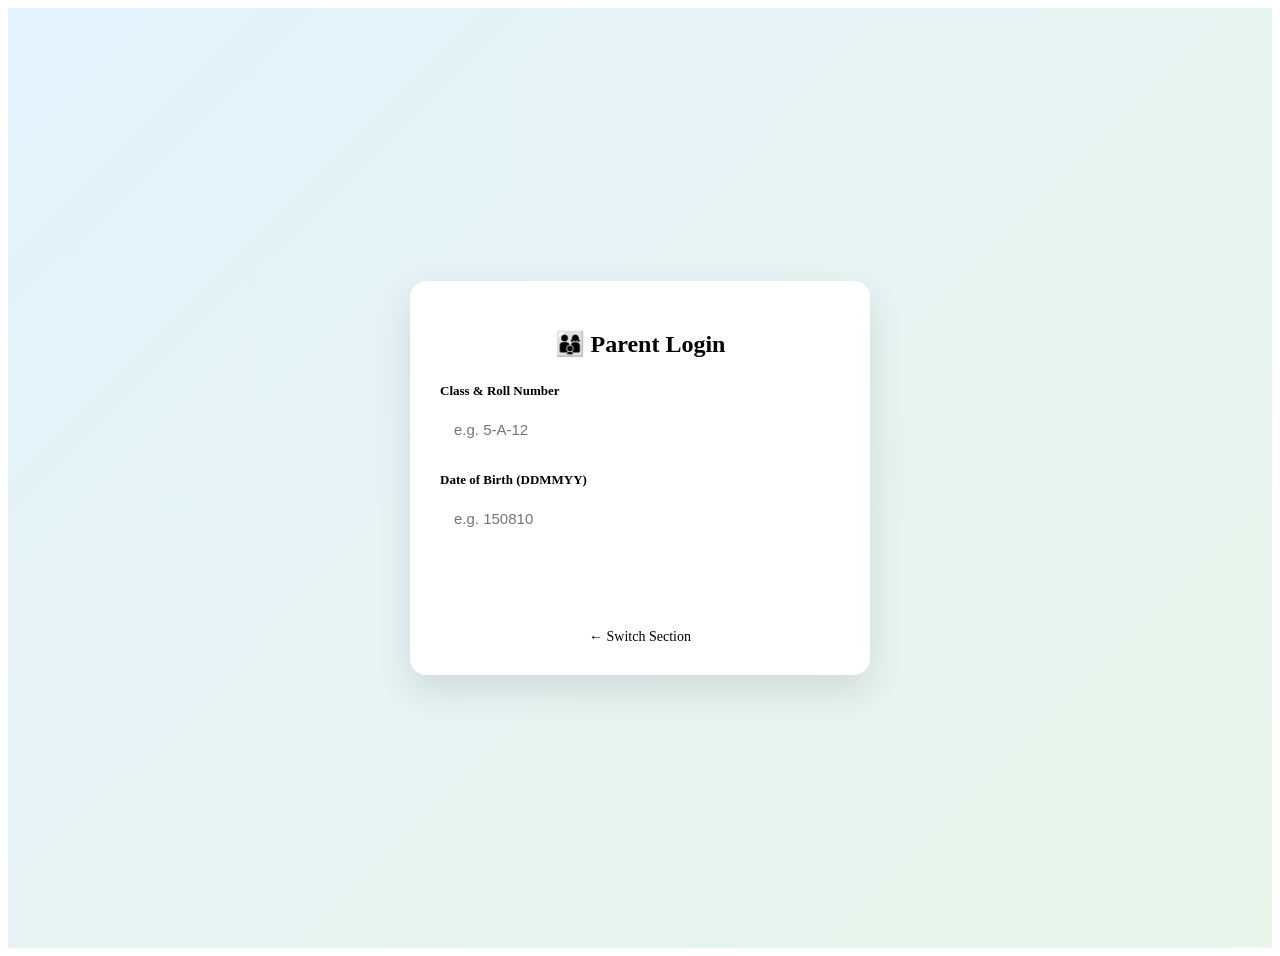
==== parent-dashboard.html @ 71b76cea "Create parent-dashboard.html" ====
<!DOCTYPE html>
<html lang="en">
<head>
    <meta charset="UTF-8">
    <meta name="viewport" content="width=device-width, initial-scale=1.0">
    <title>Parent Portal | Sri Viswa</title>
    <link href="https://fonts.googleapis.com/css2?family=Plus+Jakarta+Sans:wght@400;500;600;700&display=swap" rel="stylesheet">
    <link rel="stylesheet" href="css/style.css">
    <style>
        .login-wrapper { display: flex; justify-content: center; align-items: center; min-height: 100vh; background: linear-gradient(135deg, #e3f2fd 0%, #e8f5e9 100%); padding: 20px; }
        .login-box { background: white; width: 100%; max-width: 400px; border-radius: 16px; box-shadow: 0 15px 35px rgba(0,0,0,0.1); padding: 30px; }
        .login-box h2 { color: var(--primary-blue); text-align: center; margin-bottom: 25px; }
        .input-group { margin-bottom: 20px; }
        .input-group label { display: block; font-size: 13px; font-weight: 600; margin-bottom: 8px; }
        .input-group input, .input-group select { width: 100%; padding: 14px; border: 1px solid var(--border-color); border-radius: 8px; font-size: 15px; outline: none; }
        .btn-submit { width: 100%; padding: 15px; background: var(--accent-green); color: white; border: none; border-radius: 8px; font-size: 16px; font-weight: 600; cursor: pointer; }
        .btn-submit:hover { background: #1b5e20; }
        .switch-link { display: block; text-align: center; margin-top: 20px; font-size: 14px; color: var(--text-muted); text-decoration: none; }
        .switch-link:hover { color: var(--primary-blue); }
    </style>
</head>
<body>
    <div class="login-wrapper">
        <div class="login-box">
            <h2>👨‍👩‍👦 Parent Login</h2>
            <form onsubmit="event.preventDefault(); alert('Dummy Login: Redirecting to Parent Dashboard...');">
                <div class="input-group">
                    <label>Class & Roll Number</label>
                    <input type="text" placeholder="e.g. 5-A-12" required>
                </div>
                <div class="input-group">
                    <label>Date of Birth (DDMMYY)</label>
                    <input type="text" placeholder="e.g. 150810" required>
                </div>
                <button type="submit" class="btn-submit">Login to View Child</button>
            </form>
            <a href="index.html" class="switch-link" onclick="localStorage.removeItem('selected_section')">← Switch Section</a>
        </div>
    </div>
</body>
</html>
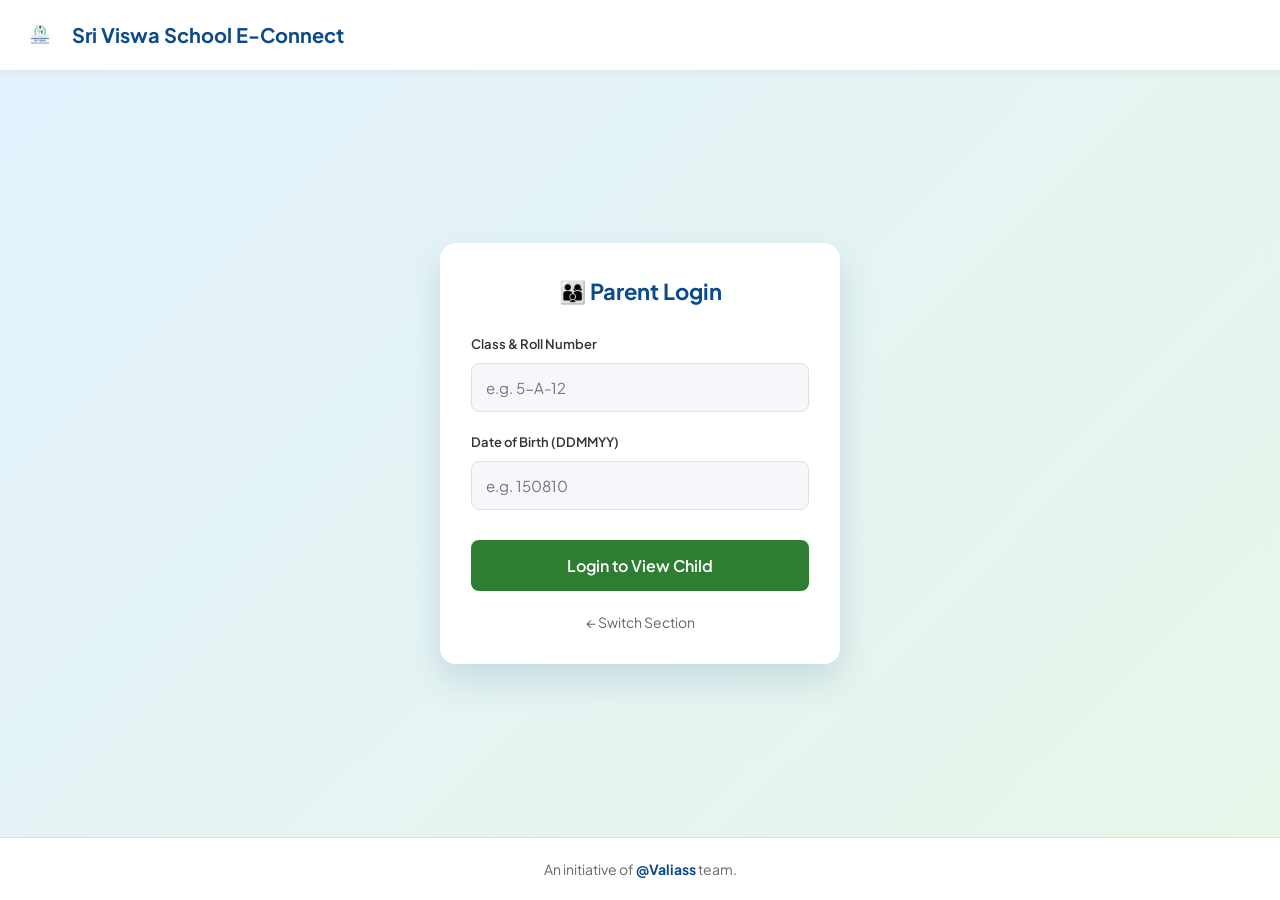
==== commit e19d6019: "Update parent-dashboard.html" ====
--- a/parent-dashboard.html
+++ b/parent-dashboard.html
@@ -6,20 +6,15 @@
     <title>Parent Portal | Sri Viswa</title>
     <link href="https://fonts.googleapis.com/css2?family=Plus+Jakarta+Sans:wght@400;500;600;700&display=swap" rel="stylesheet">
     <link rel="stylesheet" href="css/style.css">
-    <style>
-        .login-wrapper { display: flex; justify-content: center; align-items: center; min-height: 100vh; background: linear-gradient(135deg, #e3f2fd 0%, #e8f5e9 100%); padding: 20px; }
-        .login-box { background: white; width: 100%; max-width: 400px; border-radius: 16px; box-shadow: 0 15px 35px rgba(0,0,0,0.1); padding: 30px; }
-        .login-box h2 { color: var(--primary-blue); text-align: center; margin-bottom: 25px; }
-        .input-group { margin-bottom: 20px; }
-        .input-group label { display: block; font-size: 13px; font-weight: 600; margin-bottom: 8px; }
-        .input-group input, .input-group select { width: 100%; padding: 14px; border: 1px solid var(--border-color); border-radius: 8px; font-size: 15px; outline: none; }
-        .btn-submit { width: 100%; padding: 15px; background: var(--accent-green); color: white; border: none; border-radius: 8px; font-size: 16px; font-weight: 600; cursor: pointer; }
-        .btn-submit:hover { background: #1b5e20; }
-        .switch-link { display: block; text-align: center; margin-top: 20px; font-size: 14px; color: var(--text-muted); text-decoration: none; }
-        .switch-link:hover { color: var(--primary-blue); }
-    </style>
 </head>
 <body>
+
+    <!-- Global Header -->
+    <header class="global-header">
+        <img src="assets/logo.png" alt="Logo" onerror="this.style.display='none'">
+        <h1>Sri Viswa School E-Connect</h1>
+    </header>
+
     <div class="login-wrapper">
         <div class="login-box">
             <h2>👨‍👩‍👦 Parent Login</h2>
@@ -32,10 +27,34 @@
                     <label>Date of Birth (DDMMYY)</label>
                     <input type="text" placeholder="e.g. 150810" required>
                 </div>
-                <button type="submit" class="btn-submit">Login to View Child</button>
+                <button type="submit" class="btn-submit" style="background: var(--accent-green);">Login to View Child</button>
             </form>
-            <a href="index.html" class="switch-link" onclick="localStorage.removeItem('selected_section')">← Switch Section</a>
+            <a href="index.html" class="switch-link" style="display:block; text-align:center; margin-top:20px;" onclick="localStorage.removeItem('selected_section')">← Switch Section</a>
         </div>
     </div>
+
+    <!-- GLOBAL FOOTER & POPUPS (Contact Only) -->
+    <footer class="global-footer">
+        <p>An initiative of <span id="valiassTrigger" class="valiass-link">@Valiass</span> team.</p>
+    </footer>
+
+    <div class="modal-overlay" id="contactModal">
+        <div class="valiass-modal">
+            <button class="close-modal" onclick="closeModal('contactModal')">&times;</button>
+            <h3>✨ Valiass Digital Solutions</h3>
+            <p>For your custom Website, Mobile App, and Digital Function needs.</p>
+            <div class="modal-action-btns">
+                <a href="tel:+918985361991" class="action-btn btn-call">📞 Call Us: 89853 61991</a>
+                <a href="https://wa.me/918985361991?text=Hi%20Valiass%20Team" target="_blank" class="action-btn btn-whatsapp">💬 Chat on WhatsApp</a>
+            </div>
+        </div>
+    </div>
+
+    <script>
+        const trigger = document.getElementById('valiassTrigger');
+        trigger.addEventListener('click', function(e) { e.preventDefault(); document.getElementById('contactModal').classList.add('active'); });
+        function closeModal(id) { document.getElementById(id).classList.remove('active'); }
+        document.querySelectorAll('.modal-overlay').forEach(overlay => { overlay.addEventListener('click', function(e) { if (e.target === this) this.classList.remove('active'); }); });
+    </script>
 </body>
 </html>
--- a/css/style.css
+++ b/css/style.css
@@ -0,0 +1,121 @@
+/* =========================================
+   SRI VISWA E-CONNECT - GLOBAL STYLES
+   ========================================= */
+
+/* --- Theme Variables --- */
+:root {
+  --primary-blue: #0a4a8a;   /* Logo Navy Blue */
+  --secondary-blue: #1976d2; /* Logo Light Blue */
+  --accent-green: #2e7d32;   /* Logo Green */
+  --bg-light: #f5f7fa;
+  --white: #ffffff;
+  --text-dark: #333333;
+  --text-muted: #666666;
+  --border-color: #e0e0e0;
+}
+
+* { margin: 0; padding: 0; box-sizing: border-box; font-family: 'Plus Jakarta Sans', sans-serif; }
+body { background-color: var(--bg-light); color: var(--text-dark); line-height: 1.6; -webkit-tap-highlight-color: transparent; display: flex; flex-direction: column; min-height: 100vh; }
+
+/* --- Global Header --- */
+.global-header { 
+  display: flex; 
+  align-items: center; 
+  gap: 12px; 
+  padding: 15px 20px; 
+  background: var(--white); 
+  box-shadow: 0 2px 10px rgba(0,0,0,0.05); 
+  position: sticky; 
+  top: 0; 
+  z-index: 100; 
+}
+.global-header img { height: 40px; width: auto; border-radius: 5px; }
+.global-header h1 { font-size: 20px; color: var(--primary-blue); font-weight: 700; margin: 0; }
+
+/* --- Global Footer --- */
+.global-footer { 
+  text-align: center; 
+  padding: 20px; 
+  background: var(--white); 
+  color: var(--text-muted); 
+  font-size: 14px; 
+  border-top: 1px solid var(--border-color); 
+  margin-top: auto; /* Push to bottom */
+}
+.valiass-link { color: var(--primary-blue); font-weight: bold; cursor: pointer; text-decoration: none; transition: 0.3s; user-select: none; }
+.valiass-link:hover { color: var(--secondary-blue); text-decoration: underline; }
+
+/* --- Buttons & Inputs --- */
+.btn-primary { background: var(--primary-blue); color: var(--white); padding: 12px 24px; border: none; border-radius: 8px; font-size: 16px; font-weight: 600; cursor: pointer; transition: 0.3s; text-decoration: none; display: inline-block; }
+.btn-primary:hover { background: var(--secondary-blue); transform: translateY(-2px); box-shadow: 0 6px 15px rgba(25, 118, 210, 0.3); }
+
+.input-group { margin-bottom: 20px; }
+.input-group label { display: block; font-size: 13px; font-weight: 600; margin-bottom: 8px; color: var(--text-dark); }
+.input-group input, .input-group select { width: 100%; padding: 14px; border: 1px solid var(--border-color); border-radius: 8px; font-size: 15px; outline: none; background: var(--bg-light); transition: 0.3s; }
+.input-group input:focus, .input-group select:focus { border-color: var(--secondary-blue); background: var(--white); box-shadow: 0 0 0 3px rgba(25, 118, 210, 0.1); }
+
+.btn-submit { width: 100%; padding: 15px; background: var(--primary-blue); color: white; border: none; border-radius: 8px; font-size: 16px; font-weight: 600; cursor: pointer; margin-top: 10px; transition: 0.3s; }
+.btn-submit:hover { background: var(--secondary-blue); transform: translateY(-2px); box-shadow: 0 5px 15px rgba(25, 118, 210, 0.3); }
+
+/* --- Welcome Animation (Splash) --- */
+.welcome-screen { position: fixed; top: 0; left: 0; width: 100%; height: 100%; background: linear-gradient(135deg, #0a4a8a 0%, #1976d2 100%); display: flex; flex-direction: column; justify-content: center; align-items: center; z-index: 9999; color: white; text-align: center; transition: opacity 0.8s ease; }
+.logo-ring-container { position: relative; width: 140px; height: 140px; margin-bottom: 20px; display: flex; justify-content: center; align-items: center; }
+.logo-ring-container img { width: 100px; height: 100px; border-radius: 50%; background: white; padding: 5px; z-index: 2; box-shadow: 0 0 20px rgba(255,255,255,0.2); }
+.glow-ring { position: absolute; top: 0; left: 0; width: 100%; height: 100%; border-radius: 50%; border: 3px solid transparent; border-top-color: #4caf50; border-right-color: #81c784; animation: spin 1.5s linear infinite; box-shadow: 0 0 15px rgba(76, 175, 80, 0.4); }
+@keyframes spin { 0% { transform: rotate(0deg); } 100% { transform: rotate(360deg); } }
+.welcome-text { font-size: 28px; font-weight: 700; letter-spacing: 1px; animation: fadeIn 1.5s; }
+.welcome-note { font-size: 16px; color: #e3f2fd; margin-top: 10px; font-weight: 500; animation: fadeIn 2s; }
+@keyframes fadeIn { from { opacity: 0; transform: translateY(10px); } to { opacity: 1; transform: translateY(0); } }
+
+/* --- Section Selection --- */
+.selection-screen { display: flex; flex-direction: column; justify-content: center; align-items: center; min-height: 100vh; background: var(--bg-light); padding: 20px; opacity: 0; transition: opacity 0.5s ease; }
+.selection-screen.show { opacity: 1; }
+.selection-title { font-size: 24px; color: var(--primary-blue); margin-bottom: 30px; text-align: center; font-weight: 700; }
+.section-tiles { display: flex; gap: 20px; flex-wrap: wrap; justify-content: center; width: 100%; max-width: 600px; }
+.section-tile { background: white; padding: 40px 20px; border-radius: 16px; width: 250px; text-align: center; cursor: pointer; box-shadow: 0 10px 30px rgba(0,0,0,0.05); border: 2px solid transparent; transition: all 0.3s ease; }
+.section-tile:hover { transform: translateY(-5px); border-color: var(--primary-blue); box-shadow: 0 15px 35px rgba(10, 74, 138, 0.15); }
+.section-tile .icon { font-size: 50px; margin-bottom: 15px; }
+.section-tile h3 { color: var(--primary-blue); font-size: 20px; margin-bottom: 8px; }
+.section-tile p { color: var(--text-muted); font-size: 13px; }
+.switch-link { margin-top: 30px; font-size: 14px; color: var(--text-muted); text-decoration: none; transition: 0.3s; }
+.switch-link:hover { color: var(--primary-blue); text-decoration: underline; }
+
+/* --- Modals (Popup) --- */
+.modal-overlay { position: fixed; top: 0; left: 0; width: 100%; height: 100%; background: rgba(0, 0, 0, 0.6); display: flex; justify-content: center; align-items: center; z-index: 10000; opacity: 0; visibility: hidden; transition: 0.3s; }
+.modal-overlay.active { opacity: 1; visibility: visible; }
+.valiass-modal { background: var(--white); width: 90%; max-width: 350px; border-radius: 16px; padding: 30px 20px; text-align: center; box-shadow: 0 10px 40px rgba(0,0,0,0.2); transform: translateY(20px); transition: 0.3s; position: relative; }
+.modal-overlay.active .valiass-modal { transform: translateY(0); }
+.close-modal { position: absolute; top: 10px; right: 15px; font-size: 24px; cursor: pointer; color: #999; border: none; background: none; }
+.valiass-modal h3 { color: var(--primary-blue); margin-bottom: 10px; font-size: 20px; }
+.valiass-modal p { color: var(--text-muted); font-size: 14px; margin-bottom: 20px; }
+.modal-action-btns { display: flex; flex-direction: column; gap: 10px; }
+.action-btn { display: flex; align-items: center; justify-content: center; gap: 10px; padding: 12px; border-radius: 8px; text-decoration: none; font-weight: 600; font-size: 15px; transition: 0.3s; }
+.btn-call { background: var(--primary-blue); color: white; }
+.btn-call:hover { background: var(--secondary-blue); }
+.btn-whatsapp { background: #25D366; color: white; }
+.btn-whatsapp:hover { background: #128C7E; }
+
+/* --- Admin Dark Modal --- */
+.admin-modal { background: rgba(20, 25, 35, 0.95); backdrop-filter: blur(15px); border: 1px solid rgba(255, 255, 255, 0.1); color: white; }
+.admin-modal h3 { color: #fff; margin-bottom: 5px; }
+.admin-modal p { color: #aaa; }
+.admin-icon { font-size: 40px; margin-bottom: 10px; text-shadow: 0 0 20px rgba(76, 175, 80, 0.5); }
+.admin-modal .close-modal { color: #fff; }
+.admin-modal .input-group label { color: #ccc; }
+.admin-modal .input-group input { background: rgba(255, 255, 255, 0.05); border: 1px solid rgba(255, 255, 255, 0.2); color: white; }
+.admin-modal .input-group input:focus { border-color: #4caf50; background: rgba(255, 255, 255, 0.1); box-shadow: 0 0 0 3px rgba(76, 175, 80, 0.2); }
+
+/* --- Login Wrapper --- */
+.login-wrapper { display: flex; justify-content: center; align-items: center; flex: 1; padding: 40px 20px; background: linear-gradient(135deg, #e3f2fd 0%, #e8f5e9 100%); }
+.login-box { background: rgba(255, 255, 255, 0.95); backdrop-filter: blur(10px); width: 100%; max-width: 400px; border-radius: 16px; box-shadow: 0 15px 35px rgba(10, 74, 138, 0.15); padding: 30px; border: 1px solid rgba(255,255,255,0.5); }
+.login-box h2 { color: var(--primary-blue); text-align: center; margin-bottom: 25px; font-size: 22px; }
+
+/* --- Mobile --- */
+@media (max-width: 768px) {
+  .welcome-text { font-size: 24px; }
+  .logo-ring-container { width: 120px; height: 120px; }
+  .logo-ring-container img { width: 85px; height: 85px; }
+  .section-tile { width: 100%; padding: 30px 20px; }
+  .global-header h1 { font-size: 16px; }
+  .global-header img { height: 30px; }
+}
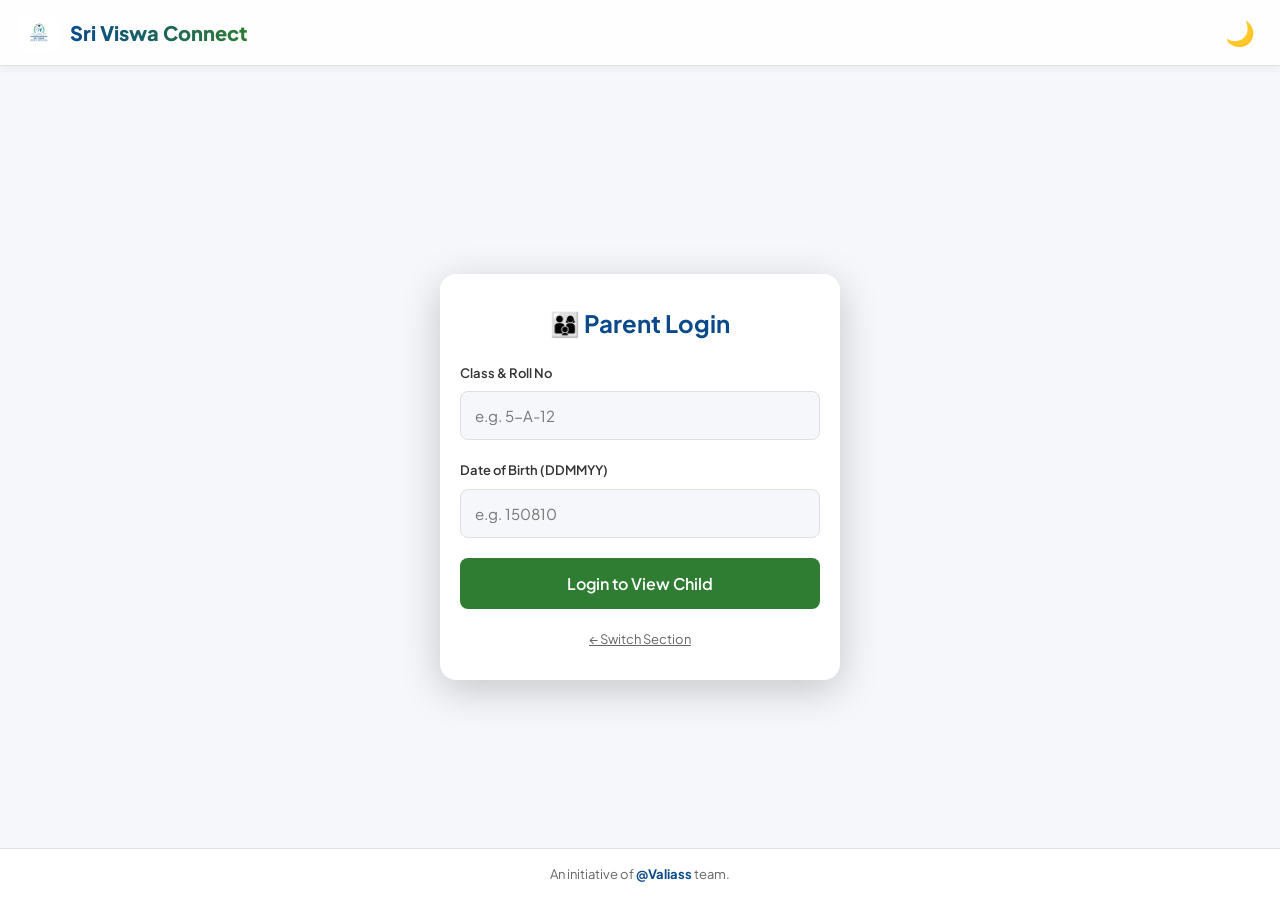
==== commit cc247fab: "Update parent-dashboard.html" ====
--- a/parent-dashboard.html
+++ b/parent-dashboard.html
@@ -3,56 +3,66 @@
 <head>
     <meta charset="UTF-8">
     <meta name="viewport" content="width=device-width, initial-scale=1.0">
-    <title>Parent Portal | Sri Viswa</title>
-    <link href="https://fonts.googleapis.com/css2?family=Plus+Jakarta+Sans:wght@400;500;600;700&display=swap" rel="stylesheet">
+    <title>Parent Login | Sri Viswa Connect</title>
+    <link href="https://fonts.googleapis.com/css2?family=Plus+Jakarta+Sans:wght@400;500;600;700;800&display=swap" rel="stylesheet">
     <link rel="stylesheet" href="css/style.css">
 </head>
 <body>
 
-    <!-- Global Header -->
     <header class="global-header">
-        <img src="assets/logo.png" alt="Logo" onerror="this.style.display='none'">
-        <h1>Sri Viswa School E-Connect</h1>
+        <div class="header-left">
+            <img src="assets/logo.png" alt="Logo" onerror="this.style.display='none'">
+            <h1>Sri Viswa Connect</h1>
+        </div>
+        <button class="theme-toggle" onclick="toggleTheme()" id="themeBtn">🌙</button>
     </header>
 
-    <div class="login-wrapper">
-        <div class="login-box">
-            <h2>👨‍👩‍👦 Parent Login</h2>
-            <form onsubmit="event.preventDefault(); alert('Dummy Login: Redirecting to Parent Dashboard...');">
-                <div class="input-group">
-                    <label>Class & Roll Number</label>
-                    <input type="text" placeholder="e.g. 5-A-12" required>
-                </div>
-                <div class="input-group">
-                    <label>Date of Birth (DDMMYY)</label>
-                    <input type="text" placeholder="e.g. 150810" required>
-                </div>
+    <div style="flex: 1; display: flex; justify-content: center; align-items: center; padding: 20px;">
+        <div class="valiass-modal" style="max-width: 400px; text-align: left;">
+            <h2 style="color: var(--primary-blue); text-align: center; margin-bottom: 20px;">👨‍👩‍👦 Parent Login</h2>
+            <form onsubmit="event.preventDefault(); alert('Dummy Login');">
+                <div class="input-group"><label>Class & Roll No</label><input type="text" placeholder="e.g. 5-A-12" required></div>
+                <div class="input-group"><label>Date of Birth (DDMMYY)</label><input type="text" placeholder="e.g. 150810" required></div>
                 <button type="submit" class="btn-submit" style="background: var(--accent-green);">Login to View Child</button>
             </form>
-            <a href="index.html" class="switch-link" style="display:block; text-align:center; margin-top:20px;" onclick="localStorage.removeItem('selected_section')">← Switch Section</a>
+            <a href="index.html" style="display:block; text-align:center; margin-top:20px; font-size:13px; color:var(--text-muted);" onclick="localStorage.removeItem('selected_section')">← Switch Section</a>
         </div>
     </div>
 
-    <!-- GLOBAL FOOTER & POPUPS (Contact Only) -->
     <footer class="global-footer">
         <p>An initiative of <span id="valiassTrigger" class="valiass-link">@Valiass</span> team.</p>
     </footer>
 
+    <!-- Contact Popup (No Long Press) -->
     <div class="modal-overlay" id="contactModal">
         <div class="valiass-modal">
             <button class="close-modal" onclick="closeModal('contactModal')">&times;</button>
-            <h3>✨ Valiass Digital Solutions</h3>
-            <p>For your custom Website, Mobile App, and Digital Function needs.</p>
-            <div class="modal-action-btns">
-                <a href="tel:+918985361991" class="action-btn btn-call">📞 Call Us: 89853 61991</a>
-                <a href="https://wa.me/918985361991?text=Hi%20Valiass%20Team" target="_blank" class="action-btn btn-whatsapp">💬 Chat on WhatsApp</a>
+            <h3>Valiass Digital Solutions</h3>
+            <p>Need a Website or App?</p>
+            <div class="modal-action-icons">
+                <a href="tel:+918985361991" class="action-icon-btn"><div class="icon-circle btn-call-icon">📞</div><span>Call</span></a>
+                <a href="https://wa.me/918985361991?text=Hi%20Valiass%20Team" target="_blank" class="action-icon-btn"><div class="icon-circle btn-whatsapp-icon">💬</div><span>WhatsApp</span></a>
             </div>
         </div>
     </div>
 
     <script>
-        const trigger = document.getElementById('valiassTrigger');
-        trigger.addEventListener('click', function(e) { e.preventDefault(); document.getElementById('contactModal').classList.add('active'); });
+        // Theme Logic
+        const currentTheme = localStorage.getItem('theme') || 'light';
+        document.documentElement.setAttribute('data-theme', currentTheme);
+        document.getElementById('themeBtn').innerText = currentTheme === 'dark' ? '☀️' : '🌙';
+        function toggleTheme() {
+            const theme = document.documentElement.getAttribute('data-theme') === 'dark' ? 'light' : 'dark';
+            document.documentElement.setAttribute('data-theme', theme);
+            localStorage.setItem('theme', theme);
+            document.getElementById('themeBtn').innerText = theme === 'dark' ? '☀️' : '🌙';
+        }
+
+        // Simple Click Only
+        document.getElementById('valiassTrigger').addEventListener('click', function(e) {
+            e.preventDefault();
+            document.getElementById('contactModal').classList.add('active');
+        });
         function closeModal(id) { document.getElementById(id).classList.remove('active'); }
         document.querySelectorAll('.modal-overlay').forEach(overlay => { overlay.addEventListener('click', function(e) { if (e.target === this) this.classList.remove('active'); }); });
     </script>
--- a/css/style.css
+++ b/css/style.css
@@ -1,121 +1,122 @@
 /* =========================================
-   SRI VISWA E-CONNECT - GLOBAL STYLES
+   SRI VISWA CONNECT - GLOBAL STYLES
    ========================================= */
 
-/* --- Theme Variables --- */
+/* --- Light Theme (Default) --- */
 :root {
-  --primary-blue: #0a4a8a;   /* Logo Navy Blue */
-  --secondary-blue: #1976d2; /* Logo Light Blue */
-  --accent-green: #2e7d32;   /* Logo Green */
+  --primary-blue: #0a4a8a;
+  --secondary-blue: #1976d2;
+  --accent-green: #2e7d32;
+  --accent-gold: #fbc02d;
   --bg-light: #f5f7fa;
-  --white: #ffffff;
+  --bg-card: #ffffff;
   --text-dark: #333333;
   --text-muted: #666666;
   --border-color: #e0e0e0;
+  --header-bg: rgba(255, 255, 255, 0.85);
+  --footer-bg: #ffffff;
+  --shadow: 0 10px 30px rgba(0,0,0,0.05);
+}
+
+/* --- Dark Theme --- */
+[data-theme="dark"] {
+  --primary-blue: #64b5f6;
+  --secondary-blue: #90caf9;
+  --accent-green: #81c784;
+  --accent-gold: #ffd54f;
+  --bg-light: #121212;
+  --bg-card: #1e1e1e;
+  --text-dark: #ffffff;
+  --text-muted: #aaaaaa;
+  --border-color: #333333;
+  --header-bg: rgba(18, 18, 18, 0.85);
+  --footer-bg: #1e1e1e;
+  --shadow: 0 10px 30px rgba(0,0,0,0.3);
 }
 
 * { margin: 0; padding: 0; box-sizing: border-box; font-family: 'Plus Jakarta Sans', sans-serif; }
-body { background-color: var(--bg-light); color: var(--text-dark); line-height: 1.6; -webkit-tap-highlight-color: transparent; display: flex; flex-direction: column; min-height: 100vh; }
+body { background-color: var(--bg-light); color: var(--text-dark); line-height: 1.6; -webkit-tap-highlight-color: transparent; display: flex; flex-direction: column; min-height: 100vh; transition: background 0.3s, color 0.3s; }
 
-/* --- Global Header --- */
-.global-header { 
-  display: flex; 
-  align-items: center; 
-  gap: 12px; 
-  padding: 15px 20px; 
-  background: var(--white); 
-  box-shadow: 0 2px 10px rgba(0,0,0,0.05); 
-  position: sticky; 
-  top: 0; 
-  z-index: 100; 
-}
-.global-header img { height: 40px; width: auto; border-radius: 5px; }
-.global-header h1 { font-size: 20px; color: var(--primary-blue); font-weight: 700; margin: 0; }
+/* --- Global Header (Glassmorphism) --- */
+.global-header { display: flex; justify-content: space-between; align-items: center; padding: 12px 20px; background: var(--header-bg); backdrop-filter: blur(12px); -webkit-backdrop-filter: blur(12px); position: sticky; top: 0; z-index: 100; box-shadow: 0 2px 10px rgba(0,0,0,0.05); border-bottom: 1px solid var(--border-color); }
+.header-left { display: flex; align-items: center; gap: 12px; }
+.header-left img { height: 38px; width: auto; border-radius: 5px; }
+.header-left h1 { font-size: 20px; background: linear-gradient(90deg, var(--primary-blue), var(--accent-green)); -webkit-background-clip: text; -webkit-text-fill-color: transparent; font-weight: 800; margin: 0; }
 
-/* --- Global Footer --- */
-.global-footer { 
-  text-align: center; 
-  padding: 20px; 
-  background: var(--white); 
-  color: var(--text-muted); 
-  font-size: 14px; 
-  border-top: 1px solid var(--border-color); 
-  margin-top: auto; /* Push to bottom */
-}
+.theme-toggle { background: none; border: none; font-size: 24px; cursor: pointer; padding: 5px; border-radius: 50%; transition: 0.3s; color: var(--text-dark); }
+.theme-toggle:hover { background: rgba(0,0,0,0.1); }
+[data-theme="dark"] .theme-toggle:hover { background: rgba(255,255,255,0.1); }
+
+/* --- Global Footer (Fixed Bottom) --- */
+.global-footer { text-align: center; padding: 15px; background: var(--footer-bg); color: var(--text-muted); font-size: 13px; border-top: 1px solid var(--border-color); margin-top: auto; z-index: 100; }
 .valiass-link { color: var(--primary-blue); font-weight: bold; cursor: pointer; text-decoration: none; transition: 0.3s; user-select: none; }
 .valiass-link:hover { color: var(--secondary-blue); text-decoration: underline; }
 
-/* --- Buttons & Inputs --- */
-.btn-primary { background: var(--primary-blue); color: var(--white); padding: 12px 24px; border: none; border-radius: 8px; font-size: 16px; font-weight: 600; cursor: pointer; transition: 0.3s; text-decoration: none; display: inline-block; }
-.btn-primary:hover { background: var(--secondary-blue); transform: translateY(-2px); box-shadow: 0 6px 15px rgba(25, 118, 210, 0.3); }
+/* --- Welcome Screen (Warm Gradient & Floating Particles) --- */
+.welcome-screen { position: fixed; top: 0; left: 0; width: 100%; height: 100%; background: linear-gradient(135deg, #1a237e 0%, #4a148c 100%); display: flex; flex-direction: column; justify-content: center; align-items: center; z-index: 9999; color: white; text-align: center; overflow: hidden; transition: opacity 0.8s ease; }
+.particle { position: absolute; border-radius: 50%; background: rgba(255, 215, 0, 0.4); box-shadow: 0 0 15px rgba(255, 215, 0, 0.6); animation: float 6s infinite ease-in-out; }
+@keyframes float { 0%, 100% { transform: translateY(0); opacity: 0.3; } 50% { transform: translateY(-30px); opacity: 0.8; } }
 
-.input-group { margin-bottom: 20px; }
-.input-group label { display: block; font-size: 13px; font-weight: 600; margin-bottom: 8px; color: var(--text-dark); }
-.input-group input, .input-group select { width: 100%; padding: 14px; border: 1px solid var(--border-color); border-radius: 8px; font-size: 15px; outline: none; background: var(--bg-light); transition: 0.3s; }
-.input-group input:focus, .input-group select:focus { border-color: var(--secondary-blue); background: var(--white); box-shadow: 0 0 0 3px rgba(25, 118, 210, 0.1); }
+.logo-ring-container { position: relative; width: 140px; height: 140px; margin-bottom: 20px; display: flex; justify-content: center; align-items: center; z-index: 2; }
+.logo-ring-container img { width: 100px; height: 100px; border-radius: 50%; background: white; padding: 5px; z-index: 2; box-shadow: 0 0 30px rgba(255,255,255,0.3); }
+.glow-ring { position: absolute; top: 0; left: 0; width: 100%; height: 100%; border-radius: 50%; border: 3px solid transparent; border-top-color: var(--accent-gold); border-right-color: #ffeb3b; animation: spin 1.5s linear infinite; box-shadow: 0 0 20px rgba(255, 215, 0, 0.5); }
+@keyframes spin { 0% { transform: rotate(0deg); } 100% { transform: rotate(360deg); } }
 
-.btn-submit { width: 100%; padding: 15px; background: var(--primary-blue); color: white; border: none; border-radius: 8px; font-size: 16px; font-weight: 600; cursor: pointer; margin-top: 10px; transition: 0.3s; }
-.btn-submit:hover { background: var(--secondary-blue); transform: translateY(-2px); box-shadow: 0 5px 15px rgba(25, 118, 210, 0.3); }
+.welcome-text { font-size: 28px; font-weight: 800; letter-spacing: 1px; z-index: 2; background: linear-gradient(90deg, #fff, #ffd54f); -webkit-background-clip: text; -webkit-text-fill-color: transparent; }
+.welcome-note { font-size: 16px; color: #e3f2fd; margin-top: 10px; font-weight: 500; z-index: 2; }
 
-/* --- Welcome Animation (Splash) --- */
-.welcome-screen { position: fixed; top: 0; left: 0; width: 100%; height: 100%; background: linear-gradient(135deg, #0a4a8a 0%, #1976d2 100%); display: flex; flex-direction: column; justify-content: center; align-items: center; z-index: 9999; color: white; text-align: center; transition: opacity 0.8s ease; }
-.logo-ring-container { position: relative; width: 140px; height: 140px; margin-bottom: 20px; display: flex; justify-content: center; align-items: center; }
-.logo-ring-container img { width: 100px; height: 100px; border-radius: 50%; background: white; padding: 5px; z-index: 2; box-shadow: 0 0 20px rgba(255,255,255,0.2); }
-.glow-ring { position: absolute; top: 0; left: 0; width: 100%; height: 100%; border-radius: 50%; border: 3px solid transparent; border-top-color: #4caf50; border-right-color: #81c784; animation: spin 1.5s linear infinite; box-shadow: 0 0 15px rgba(76, 175, 80, 0.4); }
-@keyframes spin { 0% { transform: rotate(0deg); } 100% { transform: rotate(360deg); } }
-.welcome-text { font-size: 28px; font-weight: 700; letter-spacing: 1px; animation: fadeIn 1.5s; }
-.welcome-note { font-size: 16px; color: #e3f2fd; margin-top: 10px; font-weight: 500; animation: fadeIn 2s; }
-@keyframes fadeIn { from { opacity: 0; transform: translateY(10px); } to { opacity: 1; transform: translateY(0); } }
+/* --- Section Selection (Tiles with Images) --- */
+.selection-screen { display: flex; flex-direction: column; justify-content: center; align-items: center; flex: 1; padding: 20px; opacity: 0; transition: opacity 0.5s ease; }
+.selection-screen.show { opacity: 1; }
+.selection-title { font-size: 22px; color: var(--text-dark); margin-bottom: 25px; text-align: center; font-weight: 700; }
 
-/* --- Section Selection --- */
-.selection-screen { display: flex; flex-direction: column; justify-content: center; align-items: center; min-height: 100vh; background: var(--bg-light); padding: 20px; opacity: 0; transition: opacity 0.5s ease; }
-.selection-screen.show { opacity: 1; }
-.selection-title { font-size: 24px; color: var(--primary-blue); margin-bottom: 30px; text-align: center; font-weight: 700; }
-.section-tiles { display: flex; gap: 20px; flex-wrap: wrap; justify-content: center; width: 100%; max-width: 600px; }
-.section-tile { background: white; padding: 40px 20px; border-radius: 16px; width: 250px; text-align: center; cursor: pointer; box-shadow: 0 10px 30px rgba(0,0,0,0.05); border: 2px solid transparent; transition: all 0.3s ease; }
-.section-tile:hover { transform: translateY(-5px); border-color: var(--primary-blue); box-shadow: 0 15px 35px rgba(10, 74, 138, 0.15); }
-.section-tile .icon { font-size: 50px; margin-bottom: 15px; }
-.section-tile h3 { color: var(--primary-blue); font-size: 20px; margin-bottom: 8px; }
-.section-tile p { color: var(--text-muted); font-size: 13px; }
-.switch-link { margin-top: 30px; font-size: 14px; color: var(--text-muted); text-decoration: none; transition: 0.3s; }
-.switch-link:hover { color: var(--primary-blue); text-decoration: underline; }
+.section-tiles { display: flex; gap: 20px; flex-wrap: wrap; justify-content: center; width: 100%; max-width: 700px; }
+.section-tile { background: var(--bg-card); border-radius: 20px; width: 300px; overflow: hidden; text-align: center; cursor: pointer; box-shadow: var(--shadow); border: 2px solid transparent; transition: all 0.4s cubic-bezier(0.175, 0.885, 0.32, 1.275); }
+.section-tile:hover { transform: translateY(-8px) scale(1.02); border-color: var(--primary-blue); box-shadow: 0 15px 40px rgba(10, 74, 138, 0.2); }
 
-/* --- Modals (Popup) --- */
+.tile-image { width: 100%; height: 160px; object-fit: cover; }
+.tile-content { padding: 20px; }
+.tile-content h3 { color: var(--primary-blue); font-size: 20px; margin-bottom: 8px; }
+.tile-content p { color: var(--text-muted); font-size: 13px; }
+
+/* --- Modals --- */
 .modal-overlay { position: fixed; top: 0; left: 0; width: 100%; height: 100%; background: rgba(0, 0, 0, 0.6); display: flex; justify-content: center; align-items: center; z-index: 10000; opacity: 0; visibility: hidden; transition: 0.3s; }
 .modal-overlay.active { opacity: 1; visibility: visible; }
-.valiass-modal { background: var(--white); width: 90%; max-width: 350px; border-radius: 16px; padding: 30px 20px; text-align: center; box-shadow: 0 10px 40px rgba(0,0,0,0.2); transform: translateY(20px); transition: 0.3s; position: relative; }
+.valiass-modal { background: var(--bg-card); width: 90%; max-width: 320px; border-radius: 16px; padding: 30px 20px; text-align: center; box-shadow: 0 10px 40px rgba(0,0,0,0.2); transform: translateY(20px); transition: 0.3s; position: relative; }
 .modal-overlay.active .valiass-modal { transform: translateY(0); }
-.close-modal { position: absolute; top: 10px; right: 15px; font-size: 24px; cursor: pointer; color: #999; border: none; background: none; }
-.valiass-modal h3 { color: var(--primary-blue); margin-bottom: 10px; font-size: 20px; }
-.valiass-modal p { color: var(--text-muted); font-size: 14px; margin-bottom: 20px; }
-.modal-action-btns { display: flex; flex-direction: column; gap: 10px; }
-.action-btn { display: flex; align-items: center; justify-content: center; gap: 10px; padding: 12px; border-radius: 8px; text-decoration: none; font-weight: 600; font-size: 15px; transition: 0.3s; }
-.btn-call { background: var(--primary-blue); color: white; }
-.btn-call:hover { background: var(--secondary-blue); }
-.btn-whatsapp { background: #25D366; color: white; }
-.btn-whatsapp:hover { background: #128C7E; }
+.close-modal { position: absolute; top: 10px; right: 15px; font-size: 24px; cursor: pointer; color: var(--text-muted); border: none; background: none; }
+.valiass-modal h3 { color: var(--text-dark); margin-bottom: 10px; font-size: 20px; }
+.valiass-modal p { color: var(--text-muted); font-size: 14px; margin-bottom: 25px; }
+
+/* New Clean Action Icons */
+.modal-action-icons { display: flex; justify-content: center; gap: 30px; }
+.action-icon-btn { display: flex; flex-direction: column; align-items: center; gap: 8px; text-decoration: none; color: var(--text-dark); font-weight: 600; font-size: 12px; cursor: pointer; }
+.icon-circle { width: 60px; height: 60px; border-radius: 50%; display: flex; justify-content: center; align-items: center; font-size: 28px; transition: 0.3s; box-shadow: 0 5px 15px rgba(0,0,0,0.1); }
+.btn-whatsapp-icon { background: #25D366; color: white; }
+.btn-whatsapp-icon:hover { background: #128C7E; transform: translateY(-3px); }
+.btn-call-icon { background: var(--primary-blue); color: white; }
+.btn-call-icon:hover { background: var(--secondary-blue); transform: translateY(-3px); }
 
 /* --- Admin Dark Modal --- */
 .admin-modal { background: rgba(20, 25, 35, 0.95); backdrop-filter: blur(15px); border: 1px solid rgba(255, 255, 255, 0.1); color: white; }
-.admin-modal h3 { color: #fff; margin-bottom: 5px; }
+.admin-modal h3 { color: #fff; }
 .admin-modal p { color: #aaa; }
-.admin-icon { font-size: 40px; margin-bottom: 10px; text-shadow: 0 0 20px rgba(76, 175, 80, 0.5); }
+.admin-icon { font-size: 40px; margin-bottom: 10px; text-shadow: 0 0 20px rgba(255, 215, 0, 0.5); }
 .admin-modal .close-modal { color: #fff; }
 .admin-modal .input-group label { color: #ccc; }
 .admin-modal .input-group input { background: rgba(255, 255, 255, 0.05); border: 1px solid rgba(255, 255, 255, 0.2); color: white; }
-.admin-modal .input-group input:focus { border-color: #4caf50; background: rgba(255, 255, 255, 0.1); box-shadow: 0 0 0 3px rgba(76, 175, 80, 0.2); }
+.admin-modal .input-group input:focus { border-color: var(--accent-gold); box-shadow: 0 0 0 3px rgba(255, 215, 0, 0.2); }
 
-/* --- Login Wrapper --- */
-.login-wrapper { display: flex; justify-content: center; align-items: center; flex: 1; padding: 40px 20px; background: linear-gradient(135deg, #e3f2fd 0%, #e8f5e9 100%); }
-.login-box { background: rgba(255, 255, 255, 0.95); backdrop-filter: blur(10px); width: 100%; max-width: 400px; border-radius: 16px; box-shadow: 0 15px 35px rgba(10, 74, 138, 0.15); padding: 30px; border: 1px solid rgba(255,255,255,0.5); }
-.login-box h2 { color: var(--primary-blue); text-align: center; margin-bottom: 25px; font-size: 22px; }
+/* --- General Forms/Inputs --- */
+.input-group { margin-bottom: 20px; }
+.input-group label { display: block; font-size: 13px; font-weight: 600; margin-bottom: 8px; }
+.input-group input, .input-group select { width: 100%; padding: 14px; border: 1px solid var(--border-color); border-radius: 8px; font-size: 15px; outline: none; background: var(--bg-light); color: var(--text-dark); transition: 0.3s; }
+.input-group input:focus { border-color: var(--primary-blue); box-shadow: 0 0 0 3px rgba(10, 74, 138, 0.1); }
+.btn-submit { width: 100%; padding: 15px; background: var(--primary-blue); color: white; border: none; border-radius: 8px; font-size: 16px; font-weight: 600; cursor: pointer; transition: 0.3s; }
+.btn-submit:hover { background: var(--secondary-blue); }
 
 /* --- Mobile --- */
 @media (max-width: 768px) {
-  .welcome-text { font-size: 24px; }
-  .logo-ring-container { width: 120px; height: 120px; }
-  .logo-ring-container img { width: 85px; height: 85px; }
-  .section-tile { width: 100%; padding: 30px 20px; }
+  .section-tile { width: 100%; max-width: 350px; }
   .global-header h1 { font-size: 16px; }
-  .global-header img { height: 30px; }
 }
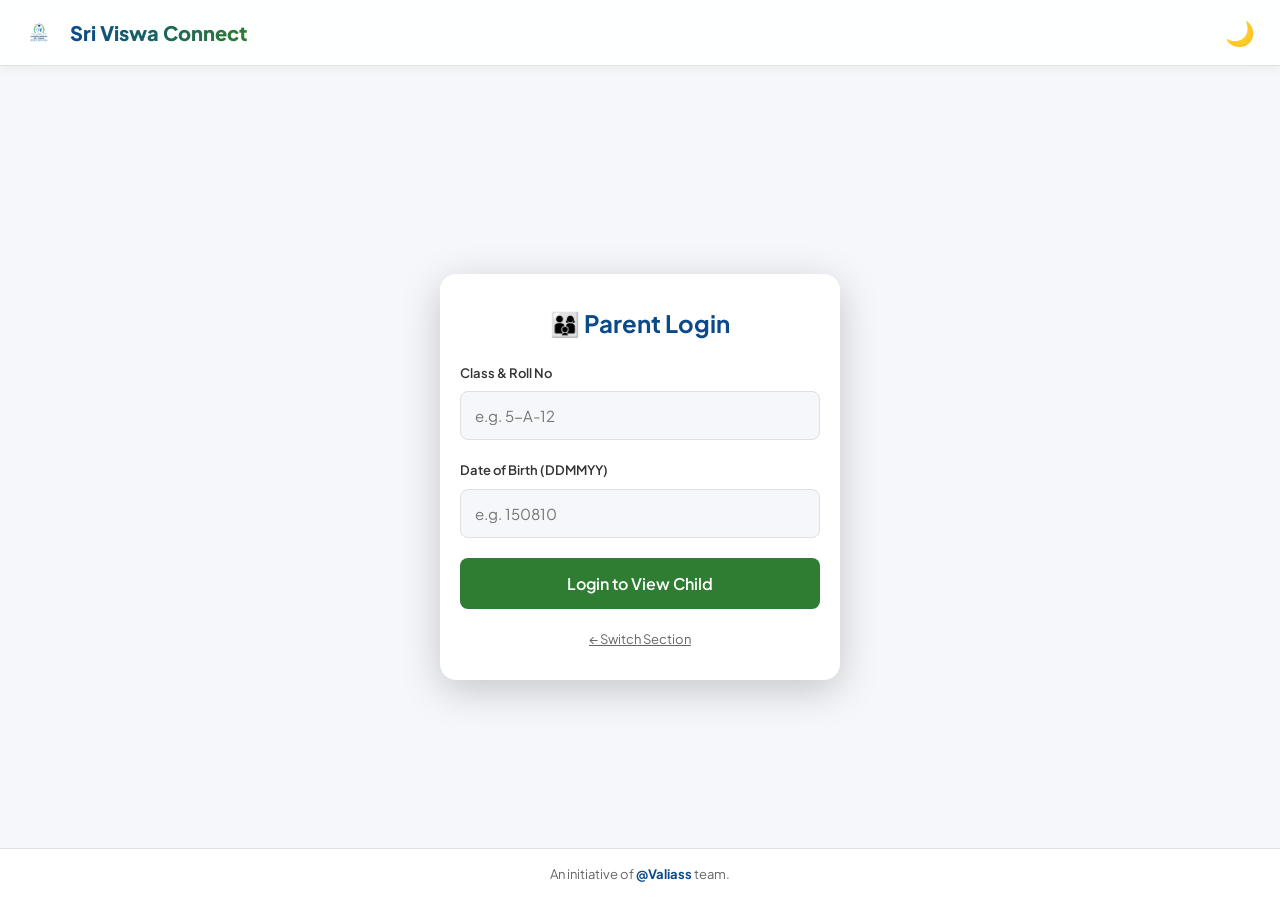
==== commit 14dec63f: "Update parent-dashboard.html" ====
--- a/parent-dashboard.html
+++ b/parent-dashboard.html
@@ -35,19 +35,35 @@
 
     <!-- Contact Popup (No Long Press) -->
     <div class="modal-overlay" id="contactModal">
-        <div class="valiass-modal">
+        <div class="valiass-modal" style="padding: 30px 20px;">
             <button class="close-modal" onclick="closeModal('contactModal')">&times;</button>
-            <h3>Valiass Digital Solutions</h3>
-            <p>Need a Website or App?</p>
-            <div class="modal-action-icons">
-                <a href="tel:+918985361991" class="action-icon-btn"><div class="icon-circle btn-call-icon">📞</div><span>Call</span></a>
-                <a href="https://wa.me/918985361991?text=Hi%20Valiass%20Team" target="_blank" class="action-icon-btn"><div class="icon-circle btn-whatsapp-icon">💬</div><span>WhatsApp</span></a>
+            <h3 style="color: var(--primary-blue); font-size: 22px;">Valiass Digital Solutions</h3>
+            <p style="font-size: 14px; margin-bottom: 20px; color: var(--text-muted);">
+                Tell us your requirement, and we'll build it for you!
+            </p>
+            <div class="modal-action-icons" style="gap: 40px;">
+                <a href="tel:+918985361991" class="action-icon-btn">
+                    <div class="icon-circle" style="background: #0a4a8a;">
+                        <svg width="28" height="28" viewBox="0 0 24 24" fill="white" xmlns="http://www.w3.org/2000/svg">
+                            <path d="M6.62 10.79C8.06 13.62 10.38 15.94 13.21 17.38L15.41 15.18C15.69 14.9 16.08 14.82 16.43 14.93C17.55 15.3 18.75 15.5 20 15.5C20.55 15.5 21 15.95 21 16.5V20C21 20.55 20.55 21 20 21C10.61 21 3 13.39 3 4C3 3.45 3.45 3 4 3H7.5C8.05 3 8.5 3.45 8.5 4C8.5 5.25 8.7 6.45 9.07 7.57C9.18 7.92 9.1 8.31 8.82 8.59L6.62 10.79Z"/>
+                        </svg>
+                    </div>
+                    <span style="font-size: 12px; font-weight: 600; color: var(--text-dark);">Call Us</span>
+                </a>
+                <a href="https://wa.me/918985361991?text=Hi%20Valiass%20Team,%20I%20have%20a%20requirement." target="_blank" class="action-icon-btn">
+                    <div class="icon-circle" style="background: #25D366;">
+                        <svg width="28" height="28" viewBox="0 0 24 24" fill="white" xmlns="http://www.w3.org/2000/svg">
+                            <path fill-rule="evenodd" clip-rule="evenodd" d="M17.472 14.382C17.117 14.205 15.367 13.343 15.042 13.223C14.716 13.103 14.478 13.043 14.239 13.393C14.001 13.742 13.314 14.545 13.106 14.784C12.897 15.023 12.688 15.053 12.332 14.876C11.976 14.699 10.829 14.321 9.469 13.107C8.409 12.161 7.693 10.99 7.484 10.634C7.275 10.278 7.459 10.084 7.636 9.907C7.795 9.748 7.989 9.489 8.168 9.28C8.347 9.071 8.407 8.921 8.526 8.682C8.646 8.443 8.586 8.234 8.497 8.057C8.407 7.88 7.693 6.138 7.395 5.427C7.104 4.733 6.808 4.826 6.587 4.816C6.378 4.807 6.139 4.805 5.9 4.805C5.661 4.805 5.273 4.895 4.945 5.255C4.617 5.615 3.7 6.476 3.7 8.212C3.7 9.948 4.974 11.626 5.154 11.864C5.333 12.103 7.471 15.355 10.728 16.753C11.502 17.083 12.104 17.279 12.574 17.427C13.35 17.672 14.056 17.637 14.613 17.546C15.233 17.444 16.71 16.669 17.018 15.816C17.326 14.962 17.326 14.245 17.237 14.096C17.148 13.947 16.943 13.867 16.647 13.717L17.472 14.382Z"/>
+                            <path fill-rule="evenodd" clip-rule="evenodd" d="M12.04 2C6.58 2 2.13 6.45 2.13 11.91C2.13 13.66 2.59 15.36 3.45 16.86L2.05 22L7.3 20.62C8.75 21.41 10.38 21.83 12.04 21.83C17.5 21.83 21.95 17.38 21.95 11.92C21.95 6.46 17.5 2 12.04 2ZM12.04 20.15C10.56 20.15 9.11 19.75 7.84 18.99L7.54 18.81L4.42 19.63L5.25 16.59L5.05 16.28C4.21 14.96 3.77 13.45 3.77 11.91C3.77 7.35 7.48 3.64 12.04 3.64C16.6 3.64 20.31 7.35 20.31 11.91C20.31 16.47 16.6 20.15 12.04 20.15Z"/>
+                        </svg>
+                    </div>
+                    <span style="font-size: 12px; font-weight: 600; color: var(--text-dark);">WhatsApp</span>
+                </a>
             </div>
         </div>
     </div>
 
     <script>
-        // Theme Logic
         const currentTheme = localStorage.getItem('theme') || 'light';
         document.documentElement.setAttribute('data-theme', currentTheme);
         document.getElementById('themeBtn').innerText = currentTheme === 'dark' ? '☀️' : '🌙';
@@ -58,7 +74,6 @@
             document.getElementById('themeBtn').innerText = theme === 'dark' ? '☀️' : '🌙';
         }
 
-        // Simple Click Only
         document.getElementById('valiassTrigger').addEventListener('click', function(e) {
             e.preventDefault();
             document.getElementById('contactModal').classList.add('active');
--- a/css/style.css
+++ b/css/style.css
@@ -13,7 +13,7 @@
   --text-dark: #333333;
   --text-muted: #666666;
   --border-color: #e0e0e0;
-  --header-bg: rgba(255, 255, 255, 0.85);
+  --header-bg: rgba(255, 255, 255, 0.9);
   --footer-bg: #ffffff;
   --shadow: 0 10px 30px rgba(0,0,0,0.05);
 }
@@ -29,7 +29,7 @@
   --text-dark: #ffffff;
   --text-muted: #aaaaaa;
   --border-color: #333333;
-  --header-bg: rgba(18, 18, 18, 0.85);
+  --header-bg: rgba(18, 18, 18, 0.9);
   --footer-bg: #1e1e1e;
   --shadow: 0 10px 30px rgba(0,0,0,0.3);
 }
@@ -37,7 +37,7 @@
 * { margin: 0; padding: 0; box-sizing: border-box; font-family: 'Plus Jakarta Sans', sans-serif; }
 body { background-color: var(--bg-light); color: var(--text-dark); line-height: 1.6; -webkit-tap-highlight-color: transparent; display: flex; flex-direction: column; min-height: 100vh; transition: background 0.3s, color 0.3s; }
 
-/* --- Global Header (Glassmorphism) --- */
+/* --- Global Header --- */
 .global-header { display: flex; justify-content: space-between; align-items: center; padding: 12px 20px; background: var(--header-bg); backdrop-filter: blur(12px); -webkit-backdrop-filter: blur(12px); position: sticky; top: 0; z-index: 100; box-shadow: 0 2px 10px rgba(0,0,0,0.05); border-bottom: 1px solid var(--border-color); }
 .header-left { display: flex; align-items: center; gap: 12px; }
 .header-left img { height: 38px; width: auto; border-radius: 5px; }
@@ -47,12 +47,12 @@
 .theme-toggle:hover { background: rgba(0,0,0,0.1); }
 [data-theme="dark"] .theme-toggle:hover { background: rgba(255,255,255,0.1); }
 
-/* --- Global Footer (Fixed Bottom) --- */
+/* --- Global Footer --- */
 .global-footer { text-align: center; padding: 15px; background: var(--footer-bg); color: var(--text-muted); font-size: 13px; border-top: 1px solid var(--border-color); margin-top: auto; z-index: 100; }
 .valiass-link { color: var(--primary-blue); font-weight: bold; cursor: pointer; text-decoration: none; transition: 0.3s; user-select: none; }
 .valiass-link:hover { color: var(--secondary-blue); text-decoration: underline; }
 
-/* --- Welcome Screen (Warm Gradient & Floating Particles) --- */
+/* --- Welcome Screen --- */
 .welcome-screen { position: fixed; top: 0; left: 0; width: 100%; height: 100%; background: linear-gradient(135deg, #1a237e 0%, #4a148c 100%); display: flex; flex-direction: column; justify-content: center; align-items: center; z-index: 9999; color: white; text-align: center; overflow: hidden; transition: opacity 0.8s ease; }
 .particle { position: absolute; border-radius: 50%; background: rgba(255, 215, 0, 0.4); box-shadow: 0 0 15px rgba(255, 215, 0, 0.6); animation: float 6s infinite ease-in-out; }
 @keyframes float { 0%, 100% { transform: translateY(0); opacity: 0.3; } 50% { transform: translateY(-30px); opacity: 0.8; } }
@@ -65,7 +65,7 @@
 .welcome-text { font-size: 28px; font-weight: 800; letter-spacing: 1px; z-index: 2; background: linear-gradient(90deg, #fff, #ffd54f); -webkit-background-clip: text; -webkit-text-fill-color: transparent; }
 .welcome-note { font-size: 16px; color: #e3f2fd; margin-top: 10px; font-weight: 500; z-index: 2; }
 
-/* --- Section Selection (Tiles with Images) --- */
+/* --- Section Selection --- */
 .selection-screen { display: flex; flex-direction: column; justify-content: center; align-items: center; flex: 1; padding: 20px; opacity: 0; transition: opacity 0.5s ease; }
 .selection-screen.show { opacity: 1; }
 .selection-title { font-size: 22px; color: var(--text-dark); margin-bottom: 25px; text-align: center; font-weight: 700; }
@@ -82,34 +82,26 @@
 /* --- Modals --- */
 .modal-overlay { position: fixed; top: 0; left: 0; width: 100%; height: 100%; background: rgba(0, 0, 0, 0.6); display: flex; justify-content: center; align-items: center; z-index: 10000; opacity: 0; visibility: hidden; transition: 0.3s; }
 .modal-overlay.active { opacity: 1; visibility: visible; }
-.valiass-modal { background: var(--bg-card); width: 90%; max-width: 320px; border-radius: 16px; padding: 30px 20px; text-align: center; box-shadow: 0 10px 40px rgba(0,0,0,0.2); transform: translateY(20px); transition: 0.3s; position: relative; }
+.valiass-modal { background: var(--bg-card); width: 90%; max-width: 340px; border-radius: 16px; padding: 30px 20px; text-align: center; box-shadow: 0 10px 40px rgba(0,0,0,0.2); transform: translateY(20px); transition: 0.3s; position: relative; }
 .modal-overlay.active .valiass-modal { transform: translateY(0); }
 .close-modal { position: absolute; top: 10px; right: 15px; font-size: 24px; cursor: pointer; color: var(--text-muted); border: none; background: none; }
 .valiass-modal h3 { color: var(--text-dark); margin-bottom: 10px; font-size: 20px; }
 .valiass-modal p { color: var(--text-muted); font-size: 14px; margin-bottom: 25px; }
 
-/* New Clean Action Icons */
-.modal-action-icons { display: flex; justify-content: center; gap: 30px; }
-.action-icon-btn { display: flex; flex-direction: column; align-items: center; gap: 8px; text-decoration: none; color: var(--text-dark); font-weight: 600; font-size: 12px; cursor: pointer; }
-.icon-circle { width: 60px; height: 60px; border-radius: 50%; display: flex; justify-content: center; align-items: center; font-size: 28px; transition: 0.3s; box-shadow: 0 5px 15px rgba(0,0,0,0.1); }
-.btn-whatsapp-icon { background: #25D366; color: white; }
-.btn-whatsapp-icon:hover { background: #128C7E; transform: translateY(-3px); }
-.btn-call-icon { background: var(--primary-blue); color: white; }
-.btn-call-icon:hover { background: var(--secondary-blue); transform: translateY(-3px); }
+/* --- Contact Popup Icons --- */
+.modal-action-icons { display: flex; justify-content: center; gap: 30px; margin-top: 10px; }
+.action-icon-btn { display: flex; flex-direction: column; align-items: center; gap: 8px; text-decoration: none; cursor: pointer; }
+.icon-circle { width: 65px; height: 65px; border-radius: 50%; display: flex; justify-content: center; align-items: center; transition: 0.3s; box-shadow: 0 5px 15px rgba(0,0,0,0.15); }
+.icon-circle:hover { transform: translateY(-3px); box-shadow: 0 8px 20px rgba(0,0,0,0.2); }
 
-/* --- Admin Dark Modal --- */
-.admin-modal { background: rgba(20, 25, 35, 0.95); backdrop-filter: blur(15px); border: 1px solid rgba(255, 255, 255, 0.1); color: white; }
-.admin-modal h3 { color: #fff; }
-.admin-modal p { color: #aaa; }
-.admin-icon { font-size: 40px; margin-bottom: 10px; text-shadow: 0 0 20px rgba(255, 215, 0, 0.5); }
-.admin-modal .close-modal { color: #fff; }
-.admin-modal .input-group label { color: #ccc; }
-.admin-modal .input-group input { background: rgba(255, 255, 255, 0.05); border: 1px solid rgba(255, 255, 255, 0.2); color: white; }
-.admin-modal .input-group input:focus { border-color: var(--accent-gold); box-shadow: 0 0 0 3px rgba(255, 215, 0, 0.2); }
+/* --- Admin Popup --- */
+.admin-icon { font-size: 40px; margin-bottom: 10px; text-shadow: 0 0 20px rgba(10, 74, 138, 0.3); }
+.valiass-modal input { background: #f5f7fa !important; color: #333 !important; }
+.valiass-modal input:focus { border-color: var(--primary-blue) !important; box-shadow: 0 0 0 3px rgba(10, 74, 138, 0.1) !important; }
 
-/* --- General Forms/Inputs --- */
+/* --- Forms --- */
 .input-group { margin-bottom: 20px; }
-.input-group label { display: block; font-size: 13px; font-weight: 600; margin-bottom: 8px; }
+.input-group label { display: block; font-size: 13px; font-weight: 600; margin-bottom: 8px; color: var(--text-dark); }
 .input-group input, .input-group select { width: 100%; padding: 14px; border: 1px solid var(--border-color); border-radius: 8px; font-size: 15px; outline: none; background: var(--bg-light); color: var(--text-dark); transition: 0.3s; }
 .input-group input:focus { border-color: var(--primary-blue); box-shadow: 0 0 0 3px rgba(10, 74, 138, 0.1); }
 .btn-submit { width: 100%; padding: 15px; background: var(--primary-blue); color: white; border: none; border-radius: 8px; font-size: 16px; font-weight: 600; cursor: pointer; transition: 0.3s; }
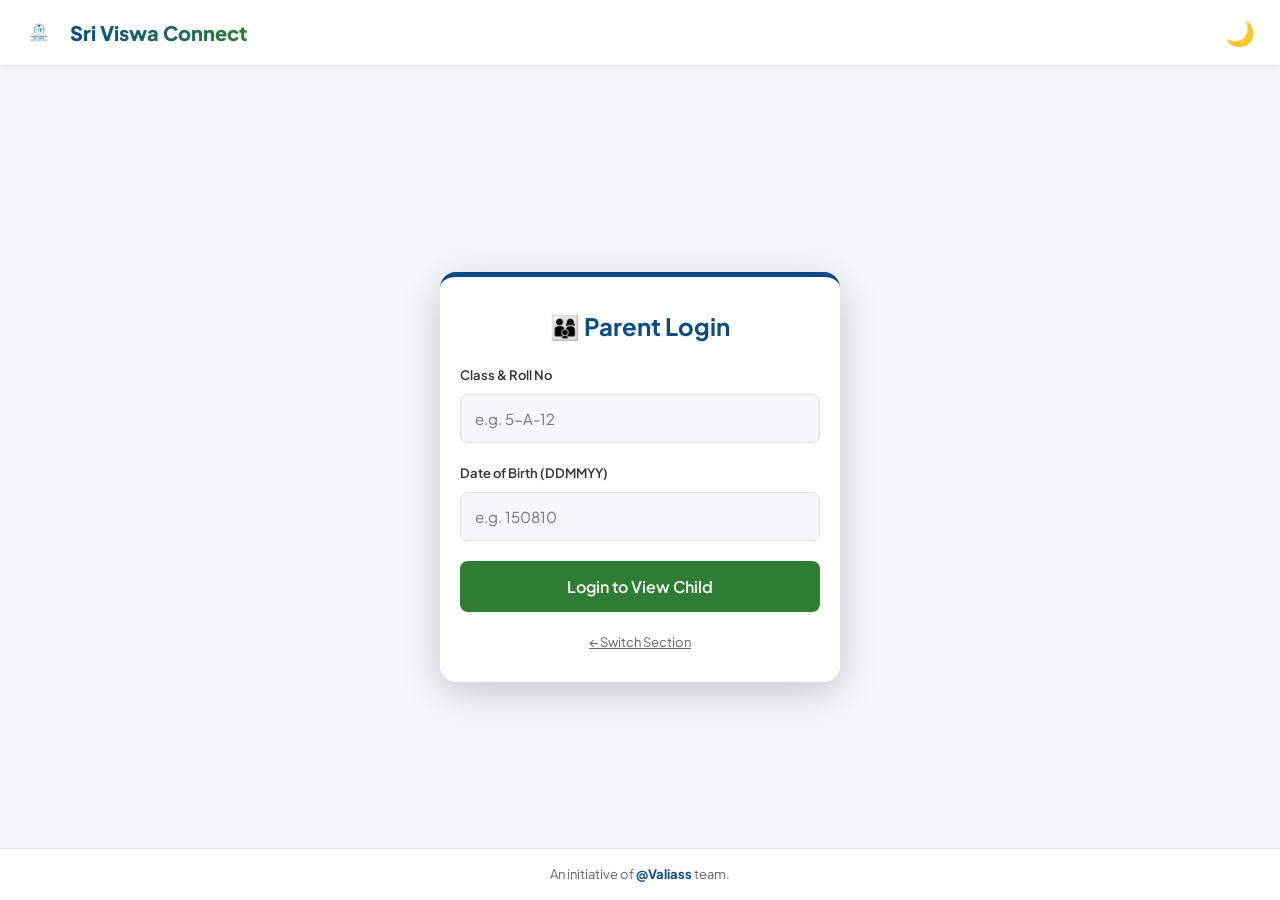
==== commit f955b736: "Update parent-dashboard.html" ====
--- a/parent-dashboard.html
+++ b/parent-dashboard.html
@@ -18,7 +18,7 @@
     </header>
 
     <div style="flex: 1; display: flex; justify-content: center; align-items: center; padding: 20px;">
-        <div class="valiass-modal" style="max-width: 400px; text-align: left;">
+        <div class="admin-modal" style="max-width: 400px; text-align: left; margin-bottom: 0;">
             <h2 style="color: var(--primary-blue); text-align: center; margin-bottom: 20px;">👨‍👩‍👦 Parent Login</h2>
             <form onsubmit="event.preventDefault(); alert('Dummy Login');">
                 <div class="input-group"><label>Class & Roll No</label><input type="text" placeholder="e.g. 5-A-12" required></div>
@@ -33,33 +33,23 @@
         <p>An initiative of <span id="valiassTrigger" class="valiass-link">@Valiass</span> team.</p>
     </footer>
 
-    <!-- Contact Popup (No Long Press) -->
+    <!-- Bottom Sheet Contact Modal (No Long Press) -->
     <div class="modal-overlay" id="contactModal">
-        <div class="valiass-modal" style="padding: 30px 20px;">
-            <button class="close-modal" onclick="closeModal('contactModal')">&times;</button>
-            <h3 style="color: var(--primary-blue); font-size: 22px;">Valiass Digital Solutions</h3>
-            <p style="font-size: 14px; margin-bottom: 20px; color: var(--text-muted);">
-                Tell us your requirement, and we'll build it for you!
-            </p>
-            <div class="modal-action-icons" style="gap: 40px;">
-                <a href="tel:+918985361991" class="action-icon-btn">
-                    <div class="icon-circle" style="background: #0a4a8a;">
-                        <svg width="28" height="28" viewBox="0 0 24 24" fill="white" xmlns="http://www.w3.org/2000/svg">
-                            <path d="M6.62 10.79C8.06 13.62 10.38 15.94 13.21 17.38L15.41 15.18C15.69 14.9 16.08 14.82 16.43 14.93C17.55 15.3 18.75 15.5 20 15.5C20.55 15.5 21 15.95 21 16.5V20C21 20.55 20.55 21 20 21C10.61 21 3 13.39 3 4C3 3.45 3.45 3 4 3H7.5C8.05 3 8.5 3.45 8.5 4C8.5 5.25 8.7 6.45 9.07 7.57C9.18 7.92 9.1 8.31 8.82 8.59L6.62 10.79Z"/>
-                        </svg>
-                    </div>
-                    <span style="font-size: 12px; font-weight: 600; color: var(--text-dark);">Call Us</span>
+        <div class="bottom-sheet">
+            <div class="drag-handle"></div>
+            <h3>Connect with us</h3>
+            <p>Tell us your requirement<br>we'll build it for you!</p>
+            <div class="action-tabs">
+                <a href="tel:+918985361991" class="action-tab tab-call">
+                    <div class="icon-box"><svg width="24" height="24" viewBox="0 0 24 24" fill="white"><path d="M6.62 10.79C8.06 13.62 10.38 15.94 13.21 17.38L15.41 15.18C15.69 14.9 16.08 14.82 16.43 14.93C17.55 15.3 18.75 15.5 20 15.5C20.55 15.5 21 15.95 21 16.5V20C21 20.55 20.55 21 20 21C10.61 21 3 13.39 3 4C3 3.45 3.45 3 4 3H7.5C8.05 3 8.5 3.45 8.5 4C8.5 5.25 8.7 6.45 9.07 7.57C9.18 7.92 9.1 8.31 8.82 8.59L6.62 10.79Z"/></svg></div>
+                    <span>Call Us</span>
                 </a>
-                <a href="https://wa.me/918985361991?text=Hi%20Valiass%20Team,%20I%20have%20a%20requirement." target="_blank" class="action-icon-btn">
-                    <div class="icon-circle" style="background: #25D366;">
-                        <svg width="28" height="28" viewBox="0 0 24 24" fill="white" xmlns="http://www.w3.org/2000/svg">
-                            <path fill-rule="evenodd" clip-rule="evenodd" d="M17.472 14.382C17.117 14.205 15.367 13.343 15.042 13.223C14.716 13.103 14.478 13.043 14.239 13.393C14.001 13.742 13.314 14.545 13.106 14.784C12.897 15.023 12.688 15.053 12.332 14.876C11.976 14.699 10.829 14.321 9.469 13.107C8.409 12.161 7.693 10.99 7.484 10.634C7.275 10.278 7.459 10.084 7.636 9.907C7.795 9.748 7.989 9.489 8.168 9.28C8.347 9.071 8.407 8.921 8.526 8.682C8.646 8.443 8.586 8.234 8.497 8.057C8.407 7.88 7.693 6.138 7.395 5.427C7.104 4.733 6.808 4.826 6.587 4.816C6.378 4.807 6.139 4.805 5.9 4.805C5.661 4.805 5.273 4.895 4.945 5.255C4.617 5.615 3.7 6.476 3.7 8.212C3.7 9.948 4.974 11.626 5.154 11.864C5.333 12.103 7.471 15.355 10.728 16.753C11.502 17.083 12.104 17.279 12.574 17.427C13.35 17.672 14.056 17.637 14.613 17.546C15.233 17.444 16.71 16.669 17.018 15.816C17.326 14.962 17.326 14.245 17.237 14.096C17.148 13.947 16.943 13.867 16.647 13.717L17.472 14.382Z"/>
-                            <path fill-rule="evenodd" clip-rule="evenodd" d="M12.04 2C6.58 2 2.13 6.45 2.13 11.91C2.13 13.66 2.59 15.36 3.45 16.86L2.05 22L7.3 20.62C8.75 21.41 10.38 21.83 12.04 21.83C17.5 21.83 21.95 17.38 21.95 11.92C21.95 6.46 17.5 2 12.04 2ZM12.04 20.15C10.56 20.15 9.11 19.75 7.84 18.99L7.54 18.81L4.42 19.63L5.25 16.59L5.05 16.28C4.21 14.96 3.77 13.45 3.77 11.91C3.77 7.35 7.48 3.64 12.04 3.64C16.6 3.64 20.31 7.35 20.31 11.91C20.31 16.47 16.6 20.15 12.04 20.15Z"/>
-                        </svg>
-                    </div>
-                    <span style="font-size: 12px; font-weight: 600; color: var(--text-dark);">WhatsApp</span>
+                <a href="https://wa.me/918985361991?text=Hi%20GI%20Creative%20Space,%20I%20have%20a%20requirement." target="_blank" class="action-tab tab-whatsapp">
+                    <div class="icon-box"><svg width="24" height="24" viewBox="0 0 24 24" fill="white"><path fill-rule="evenodd" clip-rule="evenodd" d="M17.472 14.382C17.117 14.205 15.367 13.343 15.042 13.223C14.716 13.103 14.478 13.043 14.239 13.393C14.001 13.742 13.314 14.545 13.106 14.784C12.897 15.023 12.688 15.053 12.332 14.876C11.976 14.699 10.829 14.321 9.469 13.107C8.409 12.161 7.693 10.99 7.484 10.634C7.275 10.278 7.459 10.084 7.636 9.907C7.795 9.748 7.989 9.489 8.168 9.28C8.347 9.071 8.407 8.921 8.526 8.682C8.646 8.443 8.586 8.234 8.497 8.057C8.407 7.88 7.693 6.138 7.395 5.427C7.104 4.733 6.808 4.826 6.587 4.816C6.378 4.807 6.139 4.805 5.9 4.805C5.661 4.805 5.273 4.895 4.945 5.255C4.617 5.615 3.7 6.476 3.7 8.212C3.7 9.948 4.974 11.626 5.154 11.864C5.333 12.103 7.471 15.355 10.728 16.753C11.502 17.083 12.104 17.279 12.574 17.427C13.35 17.672 14.056 17.637 14.613 17.546C15.233 17.444 16.71 16.669 17.018 15.816C17.326 14.962 17.326 14.245 17.237 14.096C17.148 13.947 16.943 13.867 16.647 13.717L17.472 14.382Z"/><path fill-rule="evenodd" clip-rule="evenodd" d="M12.04 2C6.58 2 2.13 6.45 2.13 11.91C2.13 13.66 2.59 15.36 3.45 16.86L2.05 22L7.3 20.62C8.75 21.41 10.38 21.83 12.04 21.83C17.5 21.83 21.95 17.38 21.95 11.92C21.95 6.46 17.5 2 12.04 2ZM12.04 20.15C10.56 20.15 9.11 19.75 7.84 18.99L7.54 18.81L4.42 19.63L5.25 16.59L5.05 16.28C4.21 14.96 3.77 13.45 3.77 11.91C3.77 7.35 7.48 3.64 12.04 3.64C16.6 3.64 20.31 7.35 20.31 11.91C20.31 16.47 16.6 20.15 12.04 20.15Z"/></svg></div>
+                    <span>WhatsApp</span>
                 </a>
             </div>
+            <button onclick="closeModal('contactModal')" style="margin-top: 20px; background: none; border: none; color: #999; font-size: 13px;">Cancel</button>
         </div>
     </div>
 
--- a/css/style.css
+++ b/css/style.css
@@ -49,7 +49,7 @@
 
 /* --- Global Footer --- */
 .global-footer { text-align: center; padding: 15px; background: var(--footer-bg); color: var(--text-muted); font-size: 13px; border-top: 1px solid var(--border-color); margin-top: auto; z-index: 100; }
-.valiass-link { color: var(--primary-blue); font-weight: bold; cursor: pointer; text-decoration: none; transition: 0.3s; user-select: none; }
+.valiass-link { color: var(--primary-blue); font-weight: bold; cursor: pointer; text-decoration: none; transition: 0.3s; user-select: none; -webkit-user-select: none; }
 .valiass-link:hover { color: var(--secondary-blue); text-decoration: underline; }
 
 /* --- Welcome Screen --- */
@@ -79,25 +79,41 @@
 .tile-content h3 { color: var(--primary-blue); font-size: 20px; margin-bottom: 8px; }
 .tile-content p { color: var(--text-muted); font-size: 13px; }
 
-/* --- Modals --- */
-.modal-overlay { position: fixed; top: 0; left: 0; width: 100%; height: 100%; background: rgba(0, 0, 0, 0.6); display: flex; justify-content: center; align-items: center; z-index: 10000; opacity: 0; visibility: hidden; transition: 0.3s; }
+/* --- Bottom Sheet Modal --- */
+.modal-overlay { position: fixed; top: 0; left: 0; width: 100%; height: 100%; background: rgba(0, 0, 0, 0.5); display: flex; justify-content: center; align-items: flex-end; z-index: 10000; opacity: 0; visibility: hidden; transition: 0.3s; }
 .modal-overlay.active { opacity: 1; visibility: visible; }
-.valiass-modal { background: var(--bg-card); width: 90%; max-width: 340px; border-radius: 16px; padding: 30px 20px; text-align: center; box-shadow: 0 10px 40px rgba(0,0,0,0.2); transform: translateY(20px); transition: 0.3s; position: relative; }
-.modal-overlay.active .valiass-modal { transform: translateY(0); }
+
+.bottom-sheet { background: var(--bg-card); width: 100%; max-width: 500px; border-radius: 24px 24px 0 0; padding: 20px 20px 30px; text-align: center; transform: translateY(100%); transition: transform 0.4s cubic-bezier(0.175, 0.885, 0.32, 1.275); box-shadow: 0 -10px 40px rgba(0,0,0,0.15); position: relative; }
+.modal-overlay.active .bottom-sheet { transform: translateY(0); }
+
+.drag-handle { width: 40px; height: 5px; background: var(--border-color); border-radius: 10px; margin: 0 auto 15px; }
+.bottom-sheet h3 { color: var(--text-dark); font-size: 20px; margin-bottom: 5px; }
+.bottom-sheet p { color: var(--text-muted); font-size: 13px; margin-bottom: 25px; line-height: 1.6; }
+
+.action-tabs { display: flex; gap: 15px; justify-content: center; }
+.action-tab { flex: 1; display: flex; flex-direction: column; align-items: center; justify-content: center; padding: 20px 10px; border-radius: 16px; text-decoration: none; cursor: pointer; transition: 0.3s; border: 1px solid var(--border-color); background: var(--bg-light); }
+.action-tab:hover { transform: translateY(-3px); box-shadow: 0 8px 20px rgba(0,0,0,0.1); }
+
+.tab-call { color: var(--primary-blue); }
+.tab-call .icon-box { background: var(--primary-blue); color: white; }
+.tab-call:hover { border-color: var(--primary-blue); background: #e3f2fd; }
+[data-theme="dark"] .tab-call:hover { background: rgba(25, 118, 210, 0.1); }
+
+.tab-whatsapp { color: #25D366; }
+.tab-whatsapp .icon-box { background: #25D366; color: white; }
+.tab-whatsapp:hover { border-color: #25D366; background: #e8f5e9; }
+[data-theme="dark"] .tab-whatsapp:hover { background: rgba(37, 211, 102, 0.1); }
+
+.icon-box { width: 50px; height: 50px; border-radius: 50%; display: flex; justify-content: center; align-items: center; margin-bottom: 10px; font-size: 24px; box-shadow: 0 4px 10px rgba(0,0,0,0.1); }
+.action-tab span { font-size: 14px; font-weight: 700; }
+
+/* --- Admin Login Modal --- */
+.admin-modal { background: var(--bg-card); width: 90%; max-width: 340px; border-radius: 16px; padding: 30px 20px; text-align: center; box-shadow: 0 10px 40px rgba(0,0,0,0.2); transform: translateY(20px); transition: 0.3s; position: relative; border-top: 5px solid var(--primary-blue); margin-bottom: 50px; }
+.modal-overlay.active .admin-modal { transform: translateY(0); }
 .close-modal { position: absolute; top: 10px; right: 15px; font-size: 24px; cursor: pointer; color: var(--text-muted); border: none; background: none; }
-.valiass-modal h3 { color: var(--text-dark); margin-bottom: 10px; font-size: 20px; }
-.valiass-modal p { color: var(--text-muted); font-size: 14px; margin-bottom: 25px; }
-
-/* --- Contact Popup Icons --- */
-.modal-action-icons { display: flex; justify-content: center; gap: 30px; margin-top: 10px; }
-.action-icon-btn { display: flex; flex-direction: column; align-items: center; gap: 8px; text-decoration: none; cursor: pointer; }
-.icon-circle { width: 65px; height: 65px; border-radius: 50%; display: flex; justify-content: center; align-items: center; transition: 0.3s; box-shadow: 0 5px 15px rgba(0,0,0,0.15); }
-.icon-circle:hover { transform: translateY(-3px); box-shadow: 0 8px 20px rgba(0,0,0,0.2); }
-
-/* --- Admin Popup --- */
+.admin-modal h3 { color: var(--primary-blue); font-size: 22px; margin-bottom: 5px; }
+.admin-modal p { color: var(--text-muted); font-size: 13px; margin-bottom: 20px; }
 .admin-icon { font-size: 40px; margin-bottom: 10px; text-shadow: 0 0 20px rgba(10, 74, 138, 0.3); }
-.valiass-modal input { background: #f5f7fa !important; color: #333 !important; }
-.valiass-modal input:focus { border-color: var(--primary-blue) !important; box-shadow: 0 0 0 3px rgba(10, 74, 138, 0.1) !important; }
 
 /* --- Forms --- */
 .input-group { margin-bottom: 20px; }
@@ -111,4 +127,5 @@
 @media (max-width: 768px) {
   .section-tile { width: 100%; max-width: 350px; }
   .global-header h1 { font-size: 16px; }
+  .bottom-sheet { max-width: 100%; }
 }
